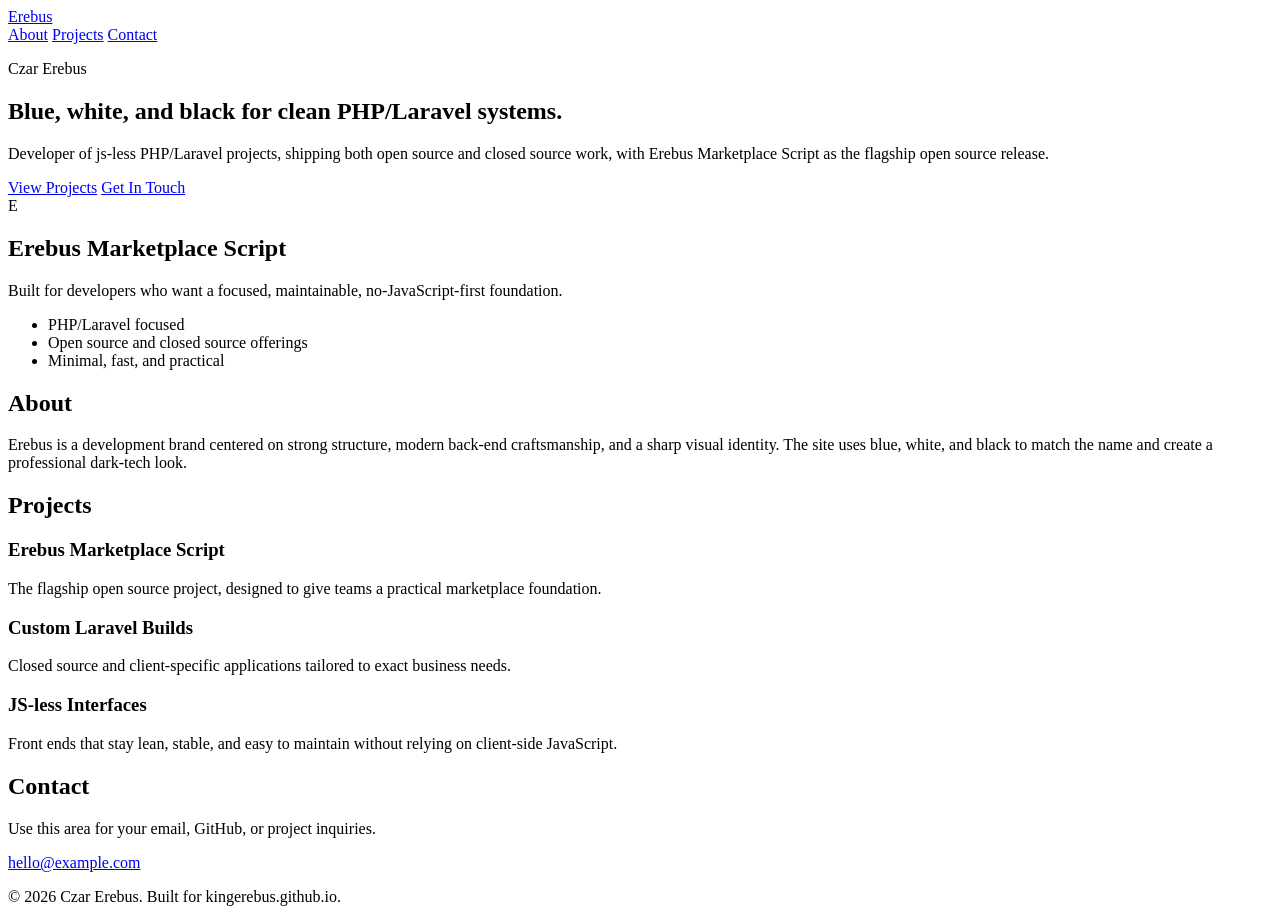
==== index.html @ 4ab69f9d "Create a complete HTML structure for the site" ====
<!doctype html>
<html lang="en">
<head>
  <meta charset="utf-8">
  <meta name="viewport" content="width=device-width, initial-scale=1">
  <title>Czar Erebus</title>
  <meta name="description" content="Czar Erebus builds js-less PHP/Laravel projects, open source and closed source, including Erebus Marketplace Script.">
  <link rel="stylesheet" href="assets/css/style.css">
</head>
<body>
  <header class="site-header">
    <div class="container nav-wrap">
      <a class="brand" href="#home">Erebus</a>
      <nav class="nav">
        <a href="#about">About</a>
        <a href="#projects">Projects</a>
        <a href="#contact">Contact</a>
      </nav>
    </div>
  </header>

  <main id="home">
    <section class="hero">
      <div class="container hero-grid">
        <div>
          <p class="eyebrow">Czar Erebus</p>
          <h1>Blue, white, and black for clean PHP/Laravel systems.</h1>
          <p class="lead">Developer of js-less PHP/Laravel projects, shipping both open source and closed source work, with Erebus Marketplace Script as the flagship open source release.</p>
          <div class="actions">
            <a class="btn primary" href="#projects">View Projects</a>
            <a class="btn secondary" href="#contact">Get In Touch</a>
          </div>
        </div>
        <div class="card profile-card">
          <div class="avatar">E</div>
          <h2>Erebus Marketplace Script</h2>
          <p>Built for developers who want a focused, maintainable, no-JavaScript-first foundation.</p>
          <ul>
            <li>PHP/Laravel focused</li>
            <li>Open source and closed source offerings</li>
            <li>Minimal, fast, and practical</li>
          </ul>
        </div>
      </div>
    </section>

    <section id="about" class="section">
      <div class="container narrow">
        <h2>About</h2>
        <p>Erebus is a development brand centered on strong structure, modern back-end craftsmanship, and a sharp visual identity. The site uses blue, white, and black to match the name and create a professional dark-tech look.</p>
      </div>
    </section>

    <section id="projects" class="section alt">
      <div class="container narrow">
        <h2>Projects</h2>
        <div class="grid">
          <article class="card">
            <h3>Erebus Marketplace Script</h3>
            <p>The flagship open source project, designed to give teams a practical marketplace foundation.</p>
          </article>
          <article class="card">
            <h3>Custom Laravel Builds</h3>
            <p>Closed source and client-specific applications tailored to exact business needs.</p>
          </article>
          <article class="card">
            <h3>JS-less Interfaces</h3>
            <p>Front ends that stay lean, stable, and easy to maintain without relying on client-side JavaScript.</p>
          </article>
        </div>
      </div>
    </section>

    <section id="contact" class="section">
      <div class="container narrow contact-box">
        <h2>Contact</h2>
        <p>Use this area for your email, GitHub, or project inquiries.</p>
        <a class="btn primary" href="mailto:hello@example.com">hello@example.com</a>
      </div>
    </section>
  </main>

  <footer class="site-footer">
    <div class="container">
      <p>© 2026 Czar Erebus. Built for kingerebus.github.io.</p>
    </div>
  </footer>
</body>
</html>
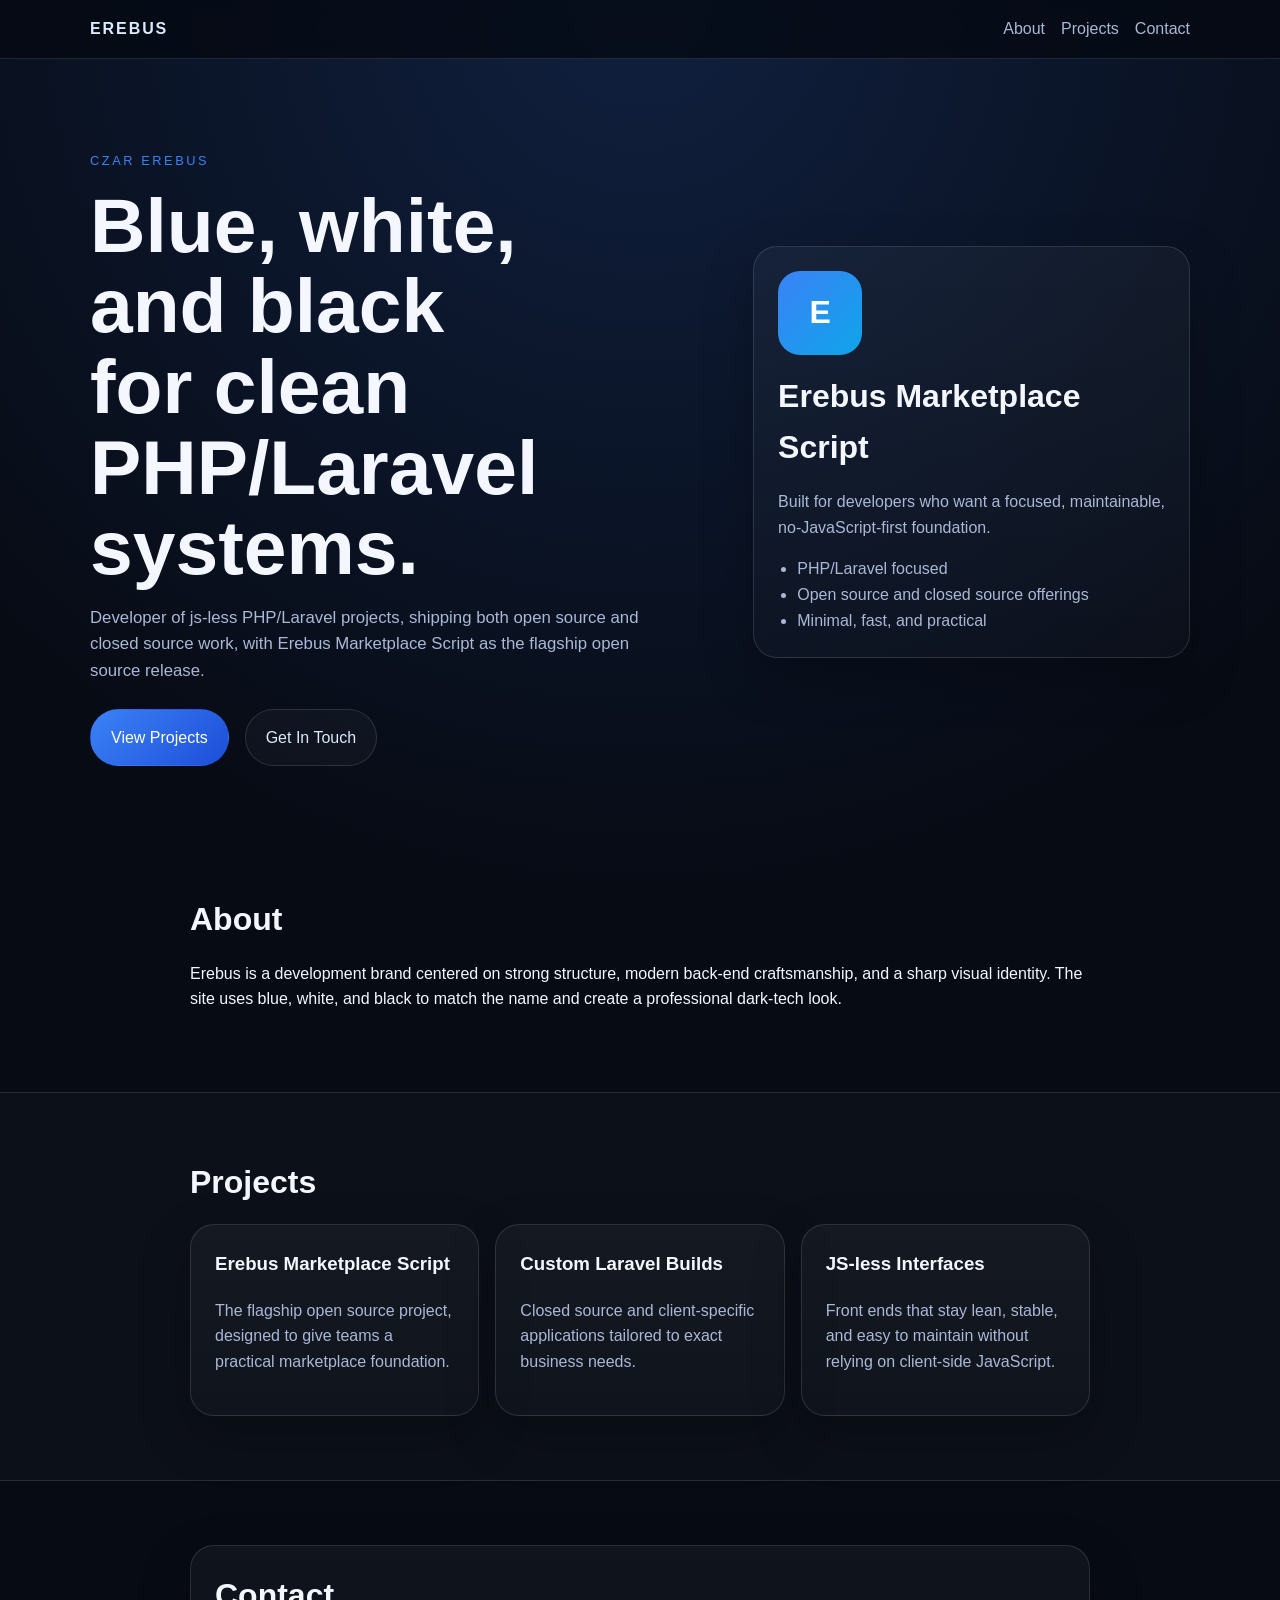
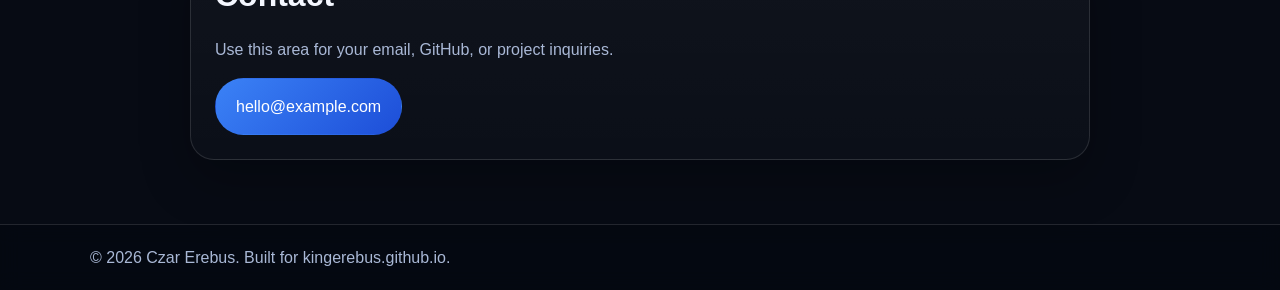
==== commit bf41ef53: "Rename stylesheet from style.css to styles.css" ====
--- a/index.html
+++ b/index.html
@@ -5,7 +5,7 @@
   <meta name="viewport" content="width=device-width, initial-scale=1">
   <title>Czar Erebus</title>
   <meta name="description" content="Czar Erebus builds js-less PHP/Laravel projects, open source and closed source, including Erebus Marketplace Script.">
-  <link rel="stylesheet" href="assets/css/style.css">
+  <link rel="stylesheet" href="assets/css/styles.css">
 </head>
 <body>
   <header class="site-header">
--- a/assets/css/styles.css
+++ b/assets/css/styles.css
@@ -0,0 +1,181 @@
+:root {
+  --bg: #070b14;
+  --panel: #0d1526;
+  --panel-2: #111c33;
+  --text: #f4f7ff;
+  --muted: #a9b8d6;
+  --accent: #3b82f6;
+  --accent-2: #dbeafe;
+  --border: rgba(255,255,255,.12);
+}
+
+* { box-sizing: border-box; }
+
+html { scroll-behavior: smooth; }
+
+body {
+  margin: 0;
+  font-family: Arial, Helvetica, sans-serif;
+  background: radial-gradient(circle at top, #10203f 0, var(--bg) 45%);
+  color: var(--text);
+  line-height: 1.6;
+}
+
+a { color: inherit; text-decoration: none; }
+
+.container {
+  width: min(1100px, calc(100% - 2rem));
+  margin: 0 auto;
+}
+
+.site-header, .site-footer {
+  background: rgba(4, 8, 16, .75);
+  backdrop-filter: blur(10px);
+  border-bottom: 1px solid var(--border);
+}
+
+.site-footer {
+  border-top: 1px solid var(--border);
+  border-bottom: 0;
+}
+
+.nav-wrap {
+  display: flex;
+  justify-content: space-between;
+  align-items: center;
+  padding: 1rem 0;
+  gap: 1rem;
+}
+
+.brand {
+  font-weight: 800;
+  letter-spacing: .12em;
+  text-transform: uppercase;
+  color: var(--accent-2);
+}
+
+.nav {
+  display: flex;
+  gap: 1rem;
+  flex-wrap: wrap;
+}
+
+.nav a { color: var(--muted); }
+
+.nav a:hover { color: var(--text); }
+
+.hero { padding: 5rem 0 4rem; }
+
+.hero-grid {
+  display: grid;
+  grid-template-columns: 1.3fr .9fr;
+  gap: 2rem;
+  align-items: center;
+}
+
+.eyebrow {
+  color: var(--accent);
+  text-transform: uppercase;
+  letter-spacing: .2em;
+  font-size: .8rem;
+}
+
+h1 {
+  font-size: clamp(2.5rem, 6vw, 4.8rem);
+  line-height: 1.05;
+  margin: .3rem 0 1rem;
+  max-width: 10ch;
+}
+
+.lead {
+  color: var(--muted);
+  font-size: 1.05rem;
+  max-width: 60ch;
+}
+
+.actions {
+  display: flex;
+  gap: 1rem;
+  flex-wrap: wrap;
+  margin-top: 1.5rem;
+}
+
+.btn {
+  display: inline-flex;
+  align-items: center;
+  justify-content: center;
+  padding: .9rem 1.25rem;
+  border-radius: 999px;
+  border: 1px solid var(--border);
+}
+
+.btn.primary {
+  background: linear-gradient(135deg, var(--accent), #1d4ed8);
+  color: white;
+  border-color: transparent;
+}
+
+.btn.secondary {
+  background: rgba(255,255,255,.03);
+  color: var(--accent-2);
+}
+
+.section { padding: 4rem 0; }
+
+.section.alt {
+  background: rgba(255,255,255,.02);
+  border-top: 1px solid var(--border);
+  border-bottom: 1px solid var(--border);
+}
+
+.narrow { max-width: 900px; }
+
+.grid {
+  display: grid;
+  grid-template-columns: repeat(3, minmax(0, 1fr));
+  gap: 1rem;
+}
+
+.card, .contact-box, .profile-card {
+  background: linear-gradient(180deg, rgba(255,255,255,.04), rgba(255,255,255,.02));
+  border: 1px solid var(--border);
+  border-radius: 24px;
+  padding: 1.5rem;
+  box-shadow: 0 20px 50px rgba(0,0,0,.25);
+}
+
+.avatar {
+  width: 84px;
+  height: 84px;
+  border-radius: 22px;
+  display: grid;
+  place-items: center;
+  background: linear-gradient(135deg, var(--accent), #0ea5e9);
+  color: white;
+  font-size: 2rem;
+  font-weight: 800;
+  margin-bottom: 1rem;
+}
+
+.profile-card ul {
+  margin: 1rem 0 0;
+  padding-left: 1.2rem;
+  color: var(--muted);
+}
+
+h2 { font-size: 2rem; margin: 0 0 1rem; }
+
+h3 { margin-top: 0; }
+
+.card p, .contact-box p, .profile-card p { color: var(--muted); }
+
+.site-footer p {
+  margin: 0;
+  padding: 1.25rem 0;
+  color: var(--muted);
+}
+
+@media (max-width: 900px) {
+  .hero-grid, .grid { grid-template-columns: 1fr; }
+  h1 { max-width: none; }
+}
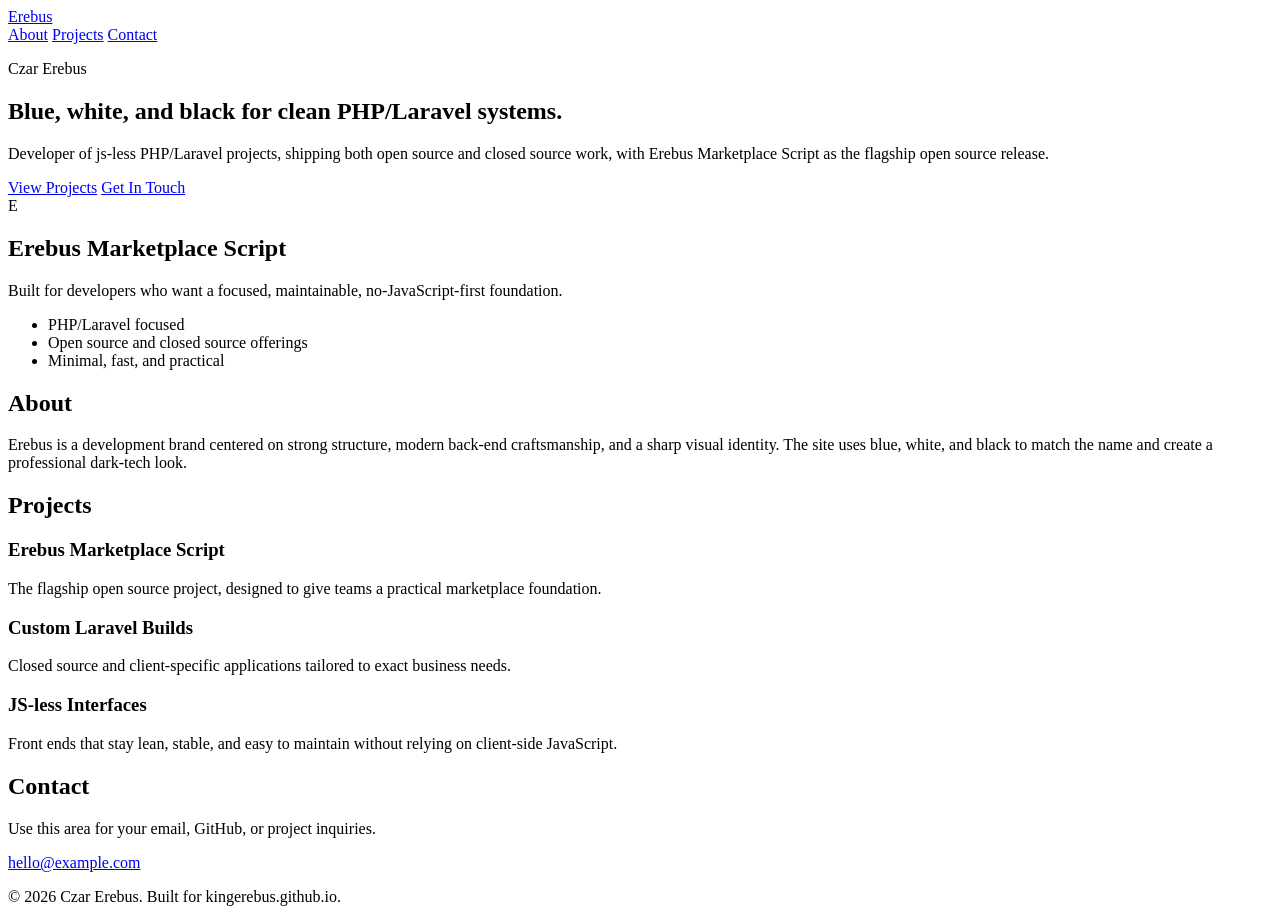
==== commit 4afc5ac3: "Fix stylesheet link in index.html" ====
--- a/index.html
+++ b/index.html
@@ -5,7 +5,7 @@
   <meta name="viewport" content="width=device-width, initial-scale=1">
   <title>Czar Erebus</title>
   <meta name="description" content="Czar Erebus builds js-less PHP/Laravel projects, open source and closed source, including Erebus Marketplace Script.">
-  <link rel="stylesheet" href="assets/css/styles.css">
+  <link rel="stylesheet" href="assets/css/style.css">
 </head>
 <body>
   <header class="site-header">
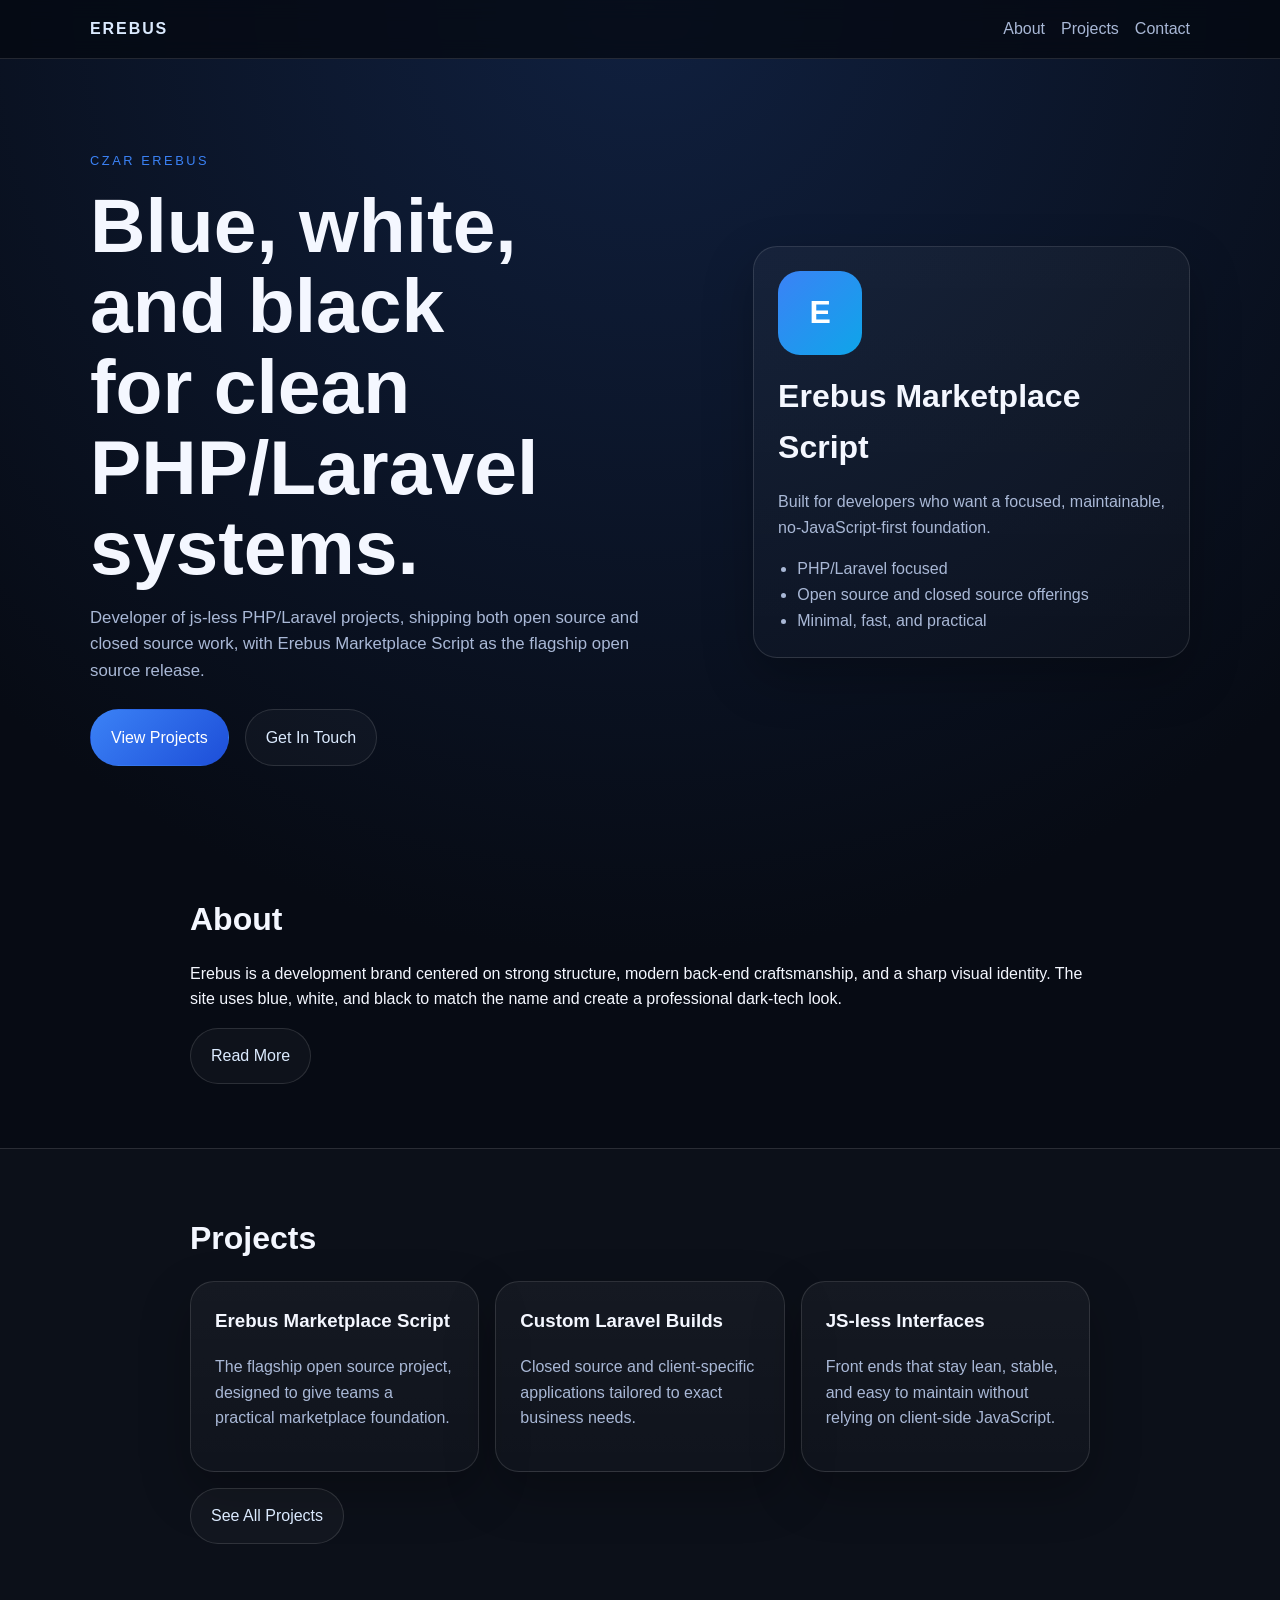
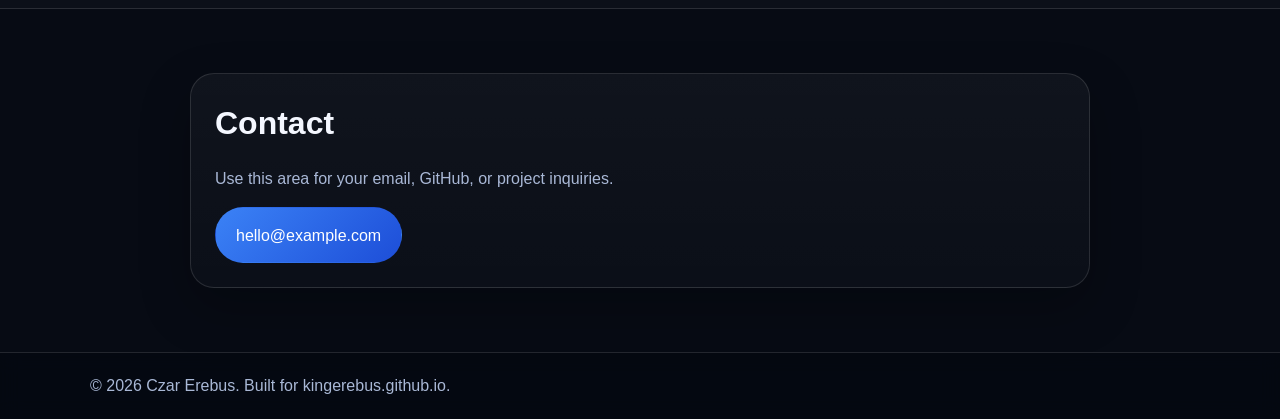
==== commit 168ba232: "Update title and links in index.html" ====
--- a/index.html
+++ b/index.html
@@ -3,18 +3,18 @@
 <head>
   <meta charset="utf-8">
   <meta name="viewport" content="width=device-width, initial-scale=1">
-  <title>Czar Erebus</title>
+  <title>Erebus Marketplace Script | Czar Erebus</title>
   <meta name="description" content="Czar Erebus builds js-less PHP/Laravel projects, open source and closed source, including Erebus Marketplace Script.">
   <link rel="stylesheet" href="assets/css/style.css">
 </head>
 <body>
   <header class="site-header">
     <div class="container nav-wrap">
-      <a class="brand" href="#home">Erebus</a>
+      <a class="brand" href="index.html">Erebus</a>
       <nav class="nav">
-        <a href="#about">About</a>
-        <a href="#projects">Projects</a>
-        <a href="#contact">Contact</a>
+        <a href="about.html">About</a>
+        <a href="projects.html">Projects</a>
+        <a href="contact.html">Contact</a>
       </nav>
     </div>
   </header>
@@ -27,10 +27,11 @@
           <h1>Blue, white, and black for clean PHP/Laravel systems.</h1>
           <p class="lead">Developer of js-less PHP/Laravel projects, shipping both open source and closed source work, with Erebus Marketplace Script as the flagship open source release.</p>
           <div class="actions">
-            <a class="btn primary" href="#projects">View Projects</a>
-            <a class="btn secondary" href="#contact">Get In Touch</a>
+            <a class="btn primary" href="projects.html">View Projects</a>
+            <a class="btn secondary" href="contact.html">Get In Touch</a>
           </div>
         </div>
+
         <div class="card profile-card">
           <div class="avatar">E</div>
           <h2>Erebus Marketplace Script</h2>
@@ -48,6 +49,7 @@
       <div class="container narrow">
         <h2>About</h2>
         <p>Erebus is a development brand centered on strong structure, modern back-end craftsmanship, and a sharp visual identity. The site uses blue, white, and black to match the name and create a professional dark-tech look.</p>
+        <a class="btn secondary" href="about.html">Read More</a>
       </div>
     </section>
 
@@ -68,6 +70,7 @@
             <p>Front ends that stay lean, stable, and easy to maintain without relying on client-side JavaScript.</p>
           </article>
         </div>
+        <a class="btn secondary" href="projects.html" style="margin-top: 1rem;">See All Projects</a>
       </div>
     </section>
 
--- a/assets/css/style.css
+++ b/assets/css/style.css
@@ -0,0 +1,181 @@
+:root {
+  --bg: #070b14;
+  --panel: #0d1526;
+  --panel-2: #111c33;
+  --text: #f4f7ff;
+  --muted: #a9b8d6;
+  --accent: #3b82f6;
+  --accent-2: #dbeafe;
+  --border: rgba(255,255,255,.12);
+}
+
+* { box-sizing: border-box; }
+
+html { scroll-behavior: smooth; }
+
+body {
+  margin: 0;
+  font-family: Arial, Helvetica, sans-serif;
+  background: radial-gradient(circle at top, #10203f 0, var(--bg) 45%);
+  color: var(--text);
+  line-height: 1.6;
+}
+
+a { color: inherit; text-decoration: none; }
+
+.container {
+  width: min(1100px, calc(100% - 2rem));
+  margin: 0 auto;
+}
+
+.site-header, .site-footer {
+  background: rgba(4, 8, 16, .75);
+  backdrop-filter: blur(10px);
+  border-bottom: 1px solid var(--border);
+}
+
+.site-footer {
+  border-top: 1px solid var(--border);
+  border-bottom: 0;
+}
+
+.nav-wrap {
+  display: flex;
+  justify-content: space-between;
+  align-items: center;
+  padding: 1rem 0;
+  gap: 1rem;
+}
+
+.brand {
+  font-weight: 800;
+  letter-spacing: .12em;
+  text-transform: uppercase;
+  color: var(--accent-2);
+}
+
+.nav {
+  display: flex;
+  gap: 1rem;
+  flex-wrap: wrap;
+}
+
+.nav a { color: var(--muted); }
+
+.nav a:hover { color: var(--text); }
+
+.hero { padding: 5rem 0 4rem; }
+
+.hero-grid {
+  display: grid;
+  grid-template-columns: 1.3fr .9fr;
+  gap: 2rem;
+  align-items: center;
+}
+
+.eyebrow {
+  color: var(--accent);
+  text-transform: uppercase;
+  letter-spacing: .2em;
+  font-size: .8rem;
+}
+
+h1 {
+  font-size: clamp(2.5rem, 6vw, 4.8rem);
+  line-height: 1.05;
+  margin: .3rem 0 1rem;
+  max-width: 10ch;
+}
+
+.lead {
+  color: var(--muted);
+  font-size: 1.05rem;
+  max-width: 60ch;
+}
+
+.actions {
+  display: flex;
+  gap: 1rem;
+  flex-wrap: wrap;
+  margin-top: 1.5rem;
+}
+
+.btn {
+  display: inline-flex;
+  align-items: center;
+  justify-content: center;
+  padding: .9rem 1.25rem;
+  border-radius: 999px;
+  border: 1px solid var(--border);
+}
+
+.btn.primary {
+  background: linear-gradient(135deg, var(--accent), #1d4ed8);
+  color: white;
+  border-color: transparent;
+}
+
+.btn.secondary {
+  background: rgba(255,255,255,.03);
+  color: var(--accent-2);
+}
+
+.section { padding: 4rem 0; }
+
+.section.alt {
+  background: rgba(255,255,255,.02);
+  border-top: 1px solid var(--border);
+  border-bottom: 1px solid var(--border);
+}
+
+.narrow { max-width: 900px; }
+
+.grid {
+  display: grid;
+  grid-template-columns: repeat(3, minmax(0, 1fr));
+  gap: 1rem;
+}
+
+.card, .contact-box, .profile-card {
+  background: linear-gradient(180deg, rgba(255,255,255,.04), rgba(255,255,255,.02));
+  border: 1px solid var(--border);
+  border-radius: 24px;
+  padding: 1.5rem;
+  box-shadow: 0 20px 50px rgba(0,0,0,.25);
+}
+
+.avatar {
+  width: 84px;
+  height: 84px;
+  border-radius: 22px;
+  display: grid;
+  place-items: center;
+  background: linear-gradient(135deg, var(--accent), #0ea5e9);
+  color: white;
+  font-size: 2rem;
+  font-weight: 800;
+  margin-bottom: 1rem;
+}
+
+.profile-card ul {
+  margin: 1rem 0 0;
+  padding-left: 1.2rem;
+  color: var(--muted);
+}
+
+h2 { font-size: 2rem; margin: 0 0 1rem; }
+
+h3 { margin-top: 0; }
+
+.card p, .contact-box p, .profile-card p { color: var(--muted); }
+
+.site-footer p {
+  margin: 0;
+  padding: 1.25rem 0;
+  color: var(--muted);
+}
+
+@media (max-width: 900px) {
+  .hero-grid, .grid { grid-template-columns: 1fr; }
+  h1 { max-width: none; }
+}
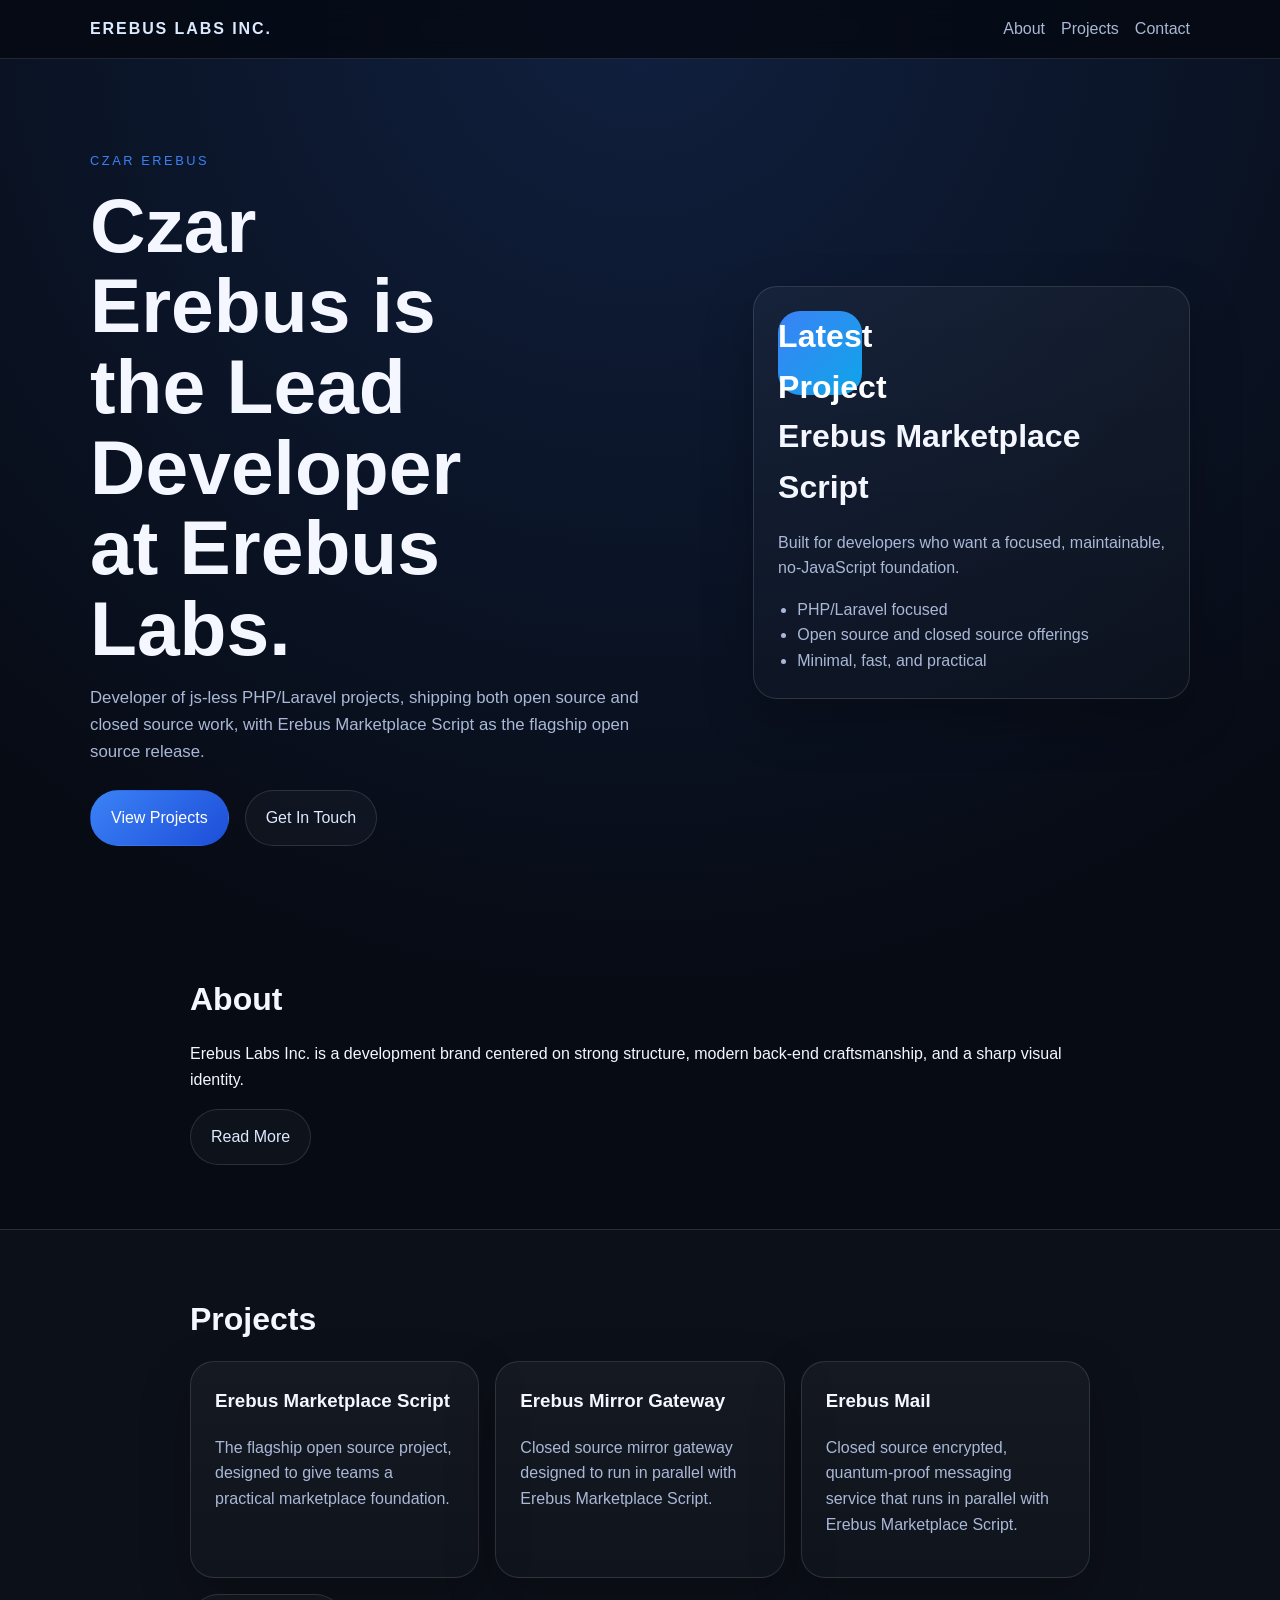
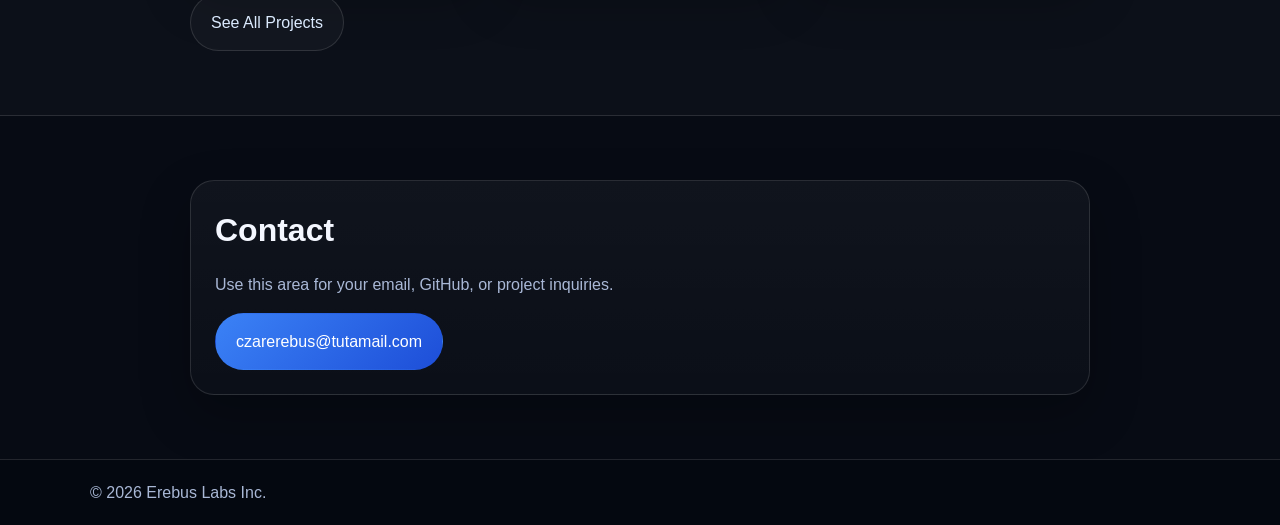
==== commit 105841fe: "Update branding and content for Erebus Labs Inc." ====
--- a/index.html
+++ b/index.html
@@ -3,14 +3,14 @@
 <head>
   <meta charset="utf-8">
   <meta name="viewport" content="width=device-width, initial-scale=1">
-  <title>Erebus Marketplace Script | Czar Erebus</title>
-  <meta name="description" content="Czar Erebus builds js-less PHP/Laravel projects, open source and closed source, including Erebus Marketplace Script.">
+  <title>Erebus Labs Inc.</title>
+  <meta name="description" content="Erebus Labs develops JS-less PHP/Laravel projects, open source and closed source, including our popular Erebus Marketplace Script.">
   <link rel="stylesheet" href="assets/css/style.css">
 </head>
 <body>
   <header class="site-header">
     <div class="container nav-wrap">
-      <a class="brand" href="index.html">Erebus</a>
+      <a class="brand" href="index.html">Erebus Labs Inc.</a>
       <nav class="nav">
         <a href="about.html">About</a>
         <a href="projects.html">Projects</a>
@@ -24,7 +24,7 @@
       <div class="container hero-grid">
         <div>
           <p class="eyebrow">Czar Erebus</p>
-          <h1>Blue, white, and black for clean PHP/Laravel systems.</h1>
+          <h1>Czar Erebus is the Lead Developer at Erebus Labs.</h1>
           <p class="lead">Developer of js-less PHP/Laravel projects, shipping both open source and closed source work, with Erebus Marketplace Script as the flagship open source release.</p>
           <div class="actions">
             <a class="btn primary" href="projects.html">View Projects</a>
@@ -33,9 +33,9 @@
         </div>
 
         <div class="card profile-card">
-          <div class="avatar">E</div>
+          <div class="avatar">Latest Project</div>
           <h2>Erebus Marketplace Script</h2>
-          <p>Built for developers who want a focused, maintainable, no-JavaScript-first foundation.</p>
+          <p>Built for developers who want a focused, maintainable, no-JavaScript foundation.</p>
           <ul>
             <li>PHP/Laravel focused</li>
             <li>Open source and closed source offerings</li>
@@ -48,7 +48,7 @@
     <section id="about" class="section">
       <div class="container narrow">
         <h2>About</h2>
-        <p>Erebus is a development brand centered on strong structure, modern back-end craftsmanship, and a sharp visual identity. The site uses blue, white, and black to match the name and create a professional dark-tech look.</p>
+        <p>Erebus Labs Inc. is a development brand centered on strong structure, modern back-end craftsmanship, and a sharp visual identity.</p>
         <a class="btn secondary" href="about.html">Read More</a>
       </div>
     </section>
@@ -62,12 +62,12 @@
             <p>The flagship open source project, designed to give teams a practical marketplace foundation.</p>
           </article>
           <article class="card">
-            <h3>Custom Laravel Builds</h3>
-            <p>Closed source and client-specific applications tailored to exact business needs.</p>
+            <h3>Erebus Mirror Gateway</h3>
+            <p>Closed source mirror gateway designed to run in parallel with Erebus Marketplace Script.</p>
           </article>
           <article class="card">
-            <h3>JS-less Interfaces</h3>
-            <p>Front ends that stay lean, stable, and easy to maintain without relying on client-side JavaScript.</p>
+            <h3>Erebus Mail</h3>
+            <p>Closed source encrypted, quantum-proof messaging service that runs in parallel with Erebus Marketplace Script.</p>
           </article>
         </div>
         <a class="btn secondary" href="projects.html" style="margin-top: 1rem;">See All Projects</a>
@@ -78,14 +78,14 @@
       <div class="container narrow contact-box">
         <h2>Contact</h2>
         <p>Use this area for your email, GitHub, or project inquiries.</p>
-        <a class="btn primary" href="mailto:hello@example.com">hello@example.com</a>
+        <a class="btn primary" href="mailto:czarerebus@tutamail.com">czarerebus@tutamail.com</a>
       </div>
     </section>
   </main>
 
   <footer class="site-footer">
     <div class="container">
-      <p>© 2026 Czar Erebus. Built for kingerebus.github.io.</p>
+      <p>© 2026 Erebus Labs Inc.</p>
     </div>
   </footer>
 </body>
--- a/assets/css/style.css
+++ b/assets/css/style.css
@@ -21,7 +21,14 @@
   line-height: 1.6;
 }
 
-a { color: inherit; text-decoration: none; }
+a {
+  color: inherit;
+  text-decoration: none;
+}
+
+a:hover {
+  opacity: .92;
+}
 
 .container {
   width: min(1100px, calc(100% - 2rem));
@@ -29,7 +36,7 @@
 }
 
 .site-header, .site-footer {
-  background: rgba(4, 8, 16, .75);
+  background: rgba(4, 8, 16, .78);
   backdrop-filter: blur(10px);
   border-bottom: 1px solid var(--border);
 }
@@ -60,11 +67,17 @@
   flex-wrap: wrap;
 }
 
-.nav a { color: var(--muted); }
-
-.nav a:hover { color: var(--text); }
-
-.hero { padding: 5rem 0 4rem; }
+.nav a {
+  color: var(--muted);
+}
+
+.nav a:hover {
+  color: var(--text);
+}
+
+.hero {
+  padding: 5rem 0 4rem;
+}
 
 .hero-grid {
   display: grid;
@@ -120,7 +133,9 @@
   color: var(--accent-2);
 }
 
-.section { padding: 4rem 0; }
+.section {
+  padding: 4rem 0;
+}
 
 .section.alt {
   background: rgba(255,255,255,.02);
@@ -128,12 +143,15 @@
   border-bottom: 1px solid var(--border);
 }
 
-.narrow { max-width: 900px; }
+.narrow {
+  max-width: 900px;
+}
 
 .grid {
   display: grid;
   grid-template-columns: repeat(3, minmax(0, 1fr));
   gap: 1rem;
+  margin-top: 1rem;
 }
 
 .card, .contact-box, .profile-card {
@@ -163,11 +181,18 @@
   color: var(--muted);
 }
 
-h2 { font-size: 2rem; margin: 0 0 1rem; }
-
-h3 { margin-top: 0; }
-
-.card p, .contact-box p, .profile-card p { color: var(--muted); }
+h2 {
+  font-size: 2rem;
+  margin: 0 0 1rem;
+}
+
+h3 {
+  margin-top: 0;
+}
+
+.card p, .contact-box p, .profile-card p {
+  color: var(--muted);
+}
 
 .site-footer p {
   margin: 0;
@@ -176,6 +201,16 @@
 }
 
 @media (max-width: 900px) {
-  .hero-grid, .grid { grid-template-columns: 1fr; }
-  h1 { max-width: none; }
-}
+  .hero-grid, .grid {
+    grid-template-columns: 1fr;
+  }
+
+  h1 {
+    max-width: none;
+  }
+
+  .nav-wrap {
+    flex-direction: column;
+    align-items: flex-start;
+  }
+}
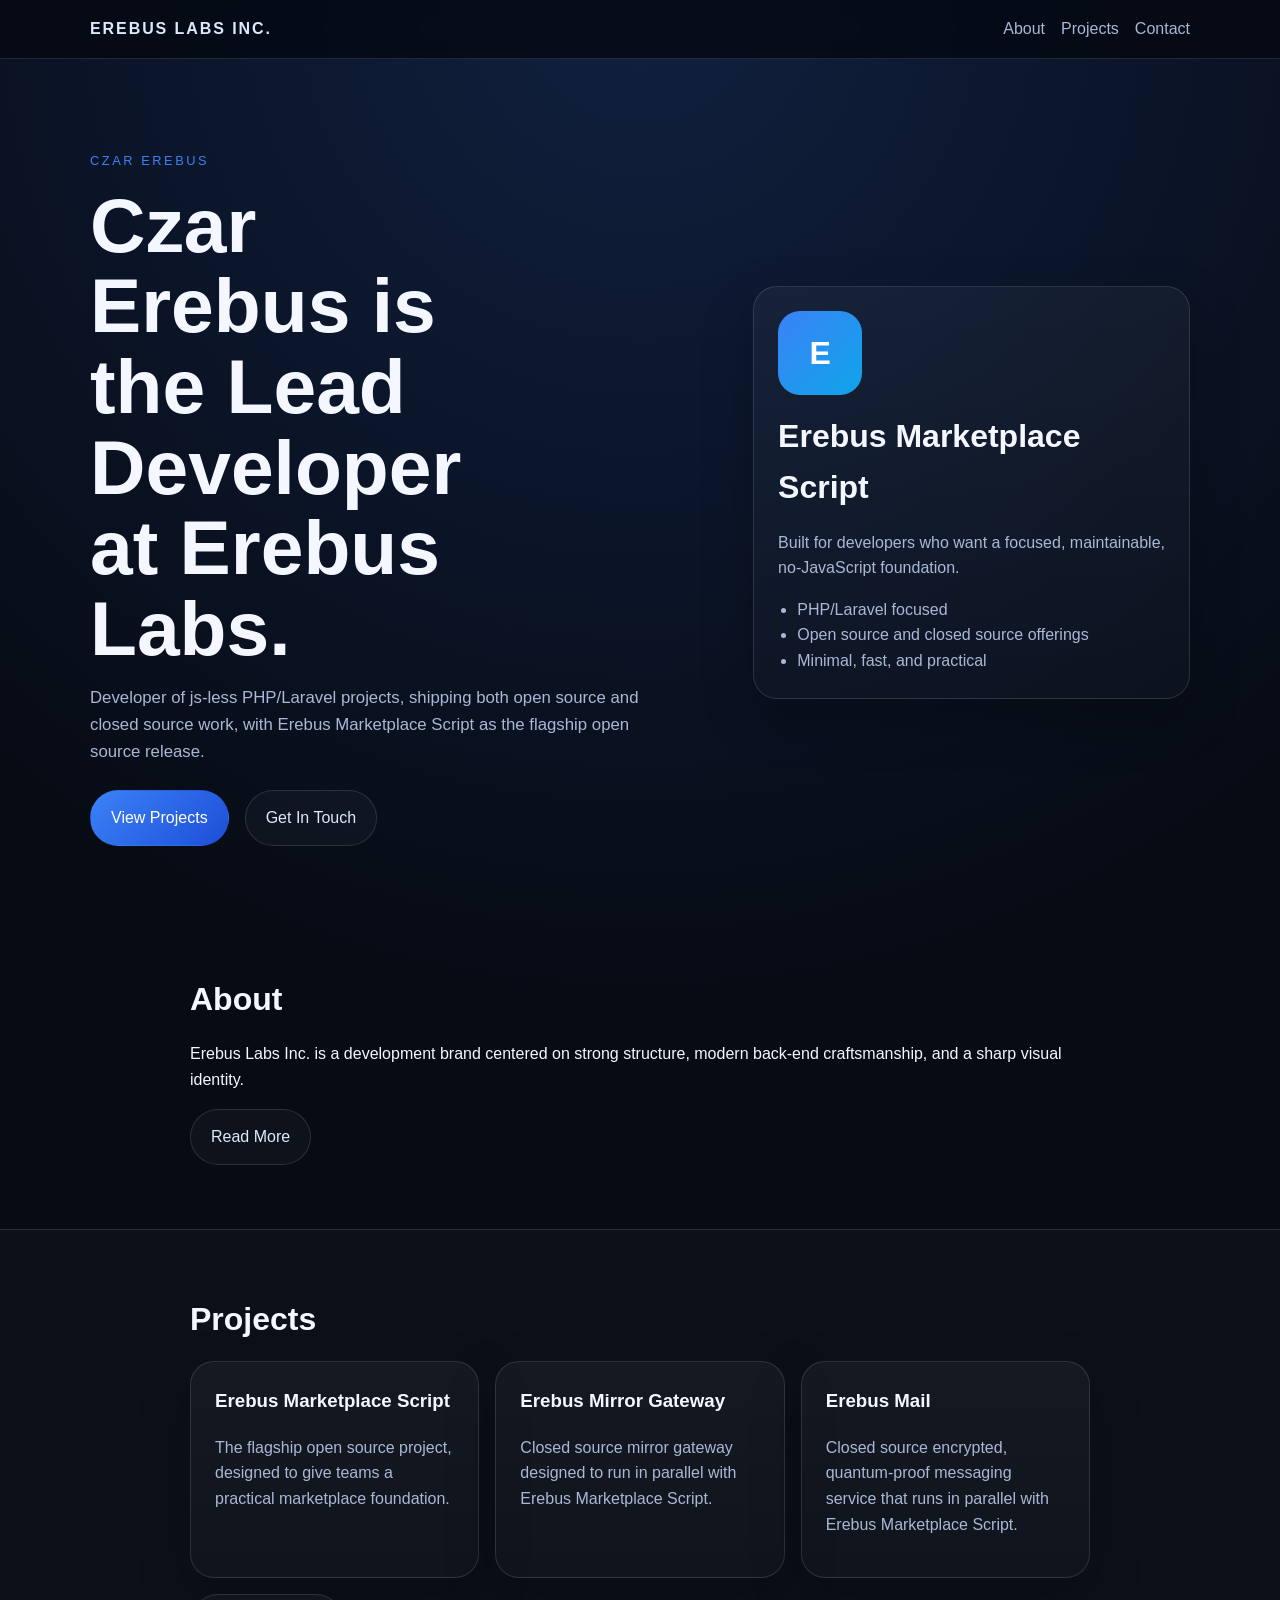
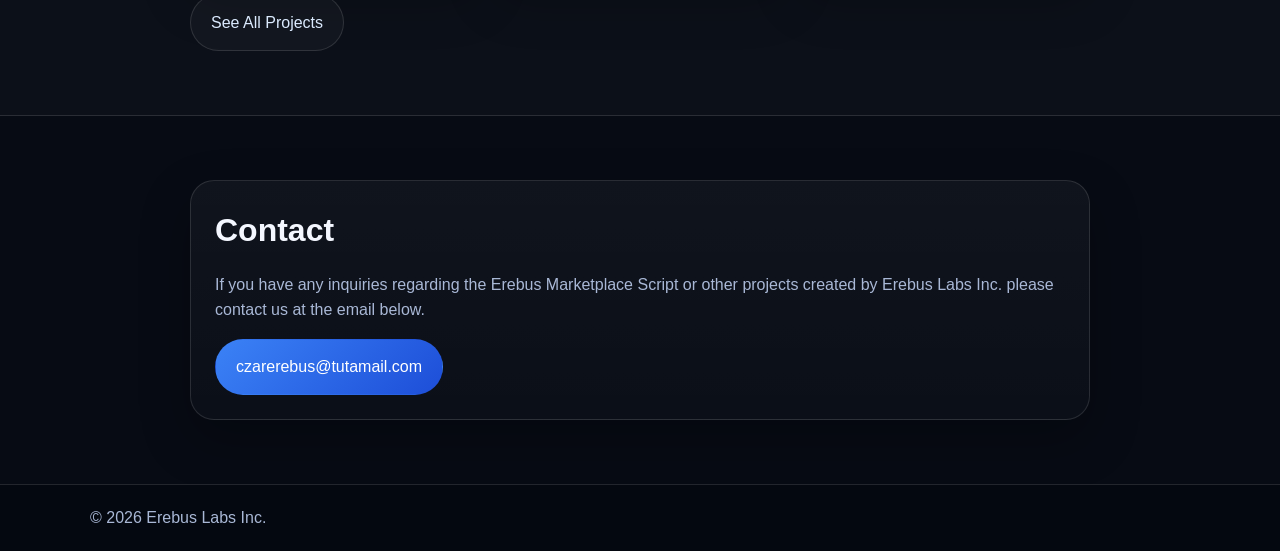
==== commit c8570e41: "Revise project details and contact paragraph Updated project description and contact information." ====
--- a/index.html
+++ b/index.html
@@ -33,7 +33,7 @@
         </div>
 
         <div class="card profile-card">
-          <div class="avatar">Latest Project</div>
+          <div class="avatar">E</div>
           <h2>Erebus Marketplace Script</h2>
           <p>Built for developers who want a focused, maintainable, no-JavaScript foundation.</p>
           <ul>
@@ -77,7 +77,7 @@
     <section id="contact" class="section">
       <div class="container narrow contact-box">
         <h2>Contact</h2>
-        <p>Use this area for your email, GitHub, or project inquiries.</p>
+        <p>If you have any inquiries regarding the Erebus Marketplace Script or other projects created by Erebus Labs Inc. please contact us at the email below.</p>
         <a class="btn primary" href="mailto:czarerebus@tutamail.com">czarerebus@tutamail.com</a>
       </div>
     </section>
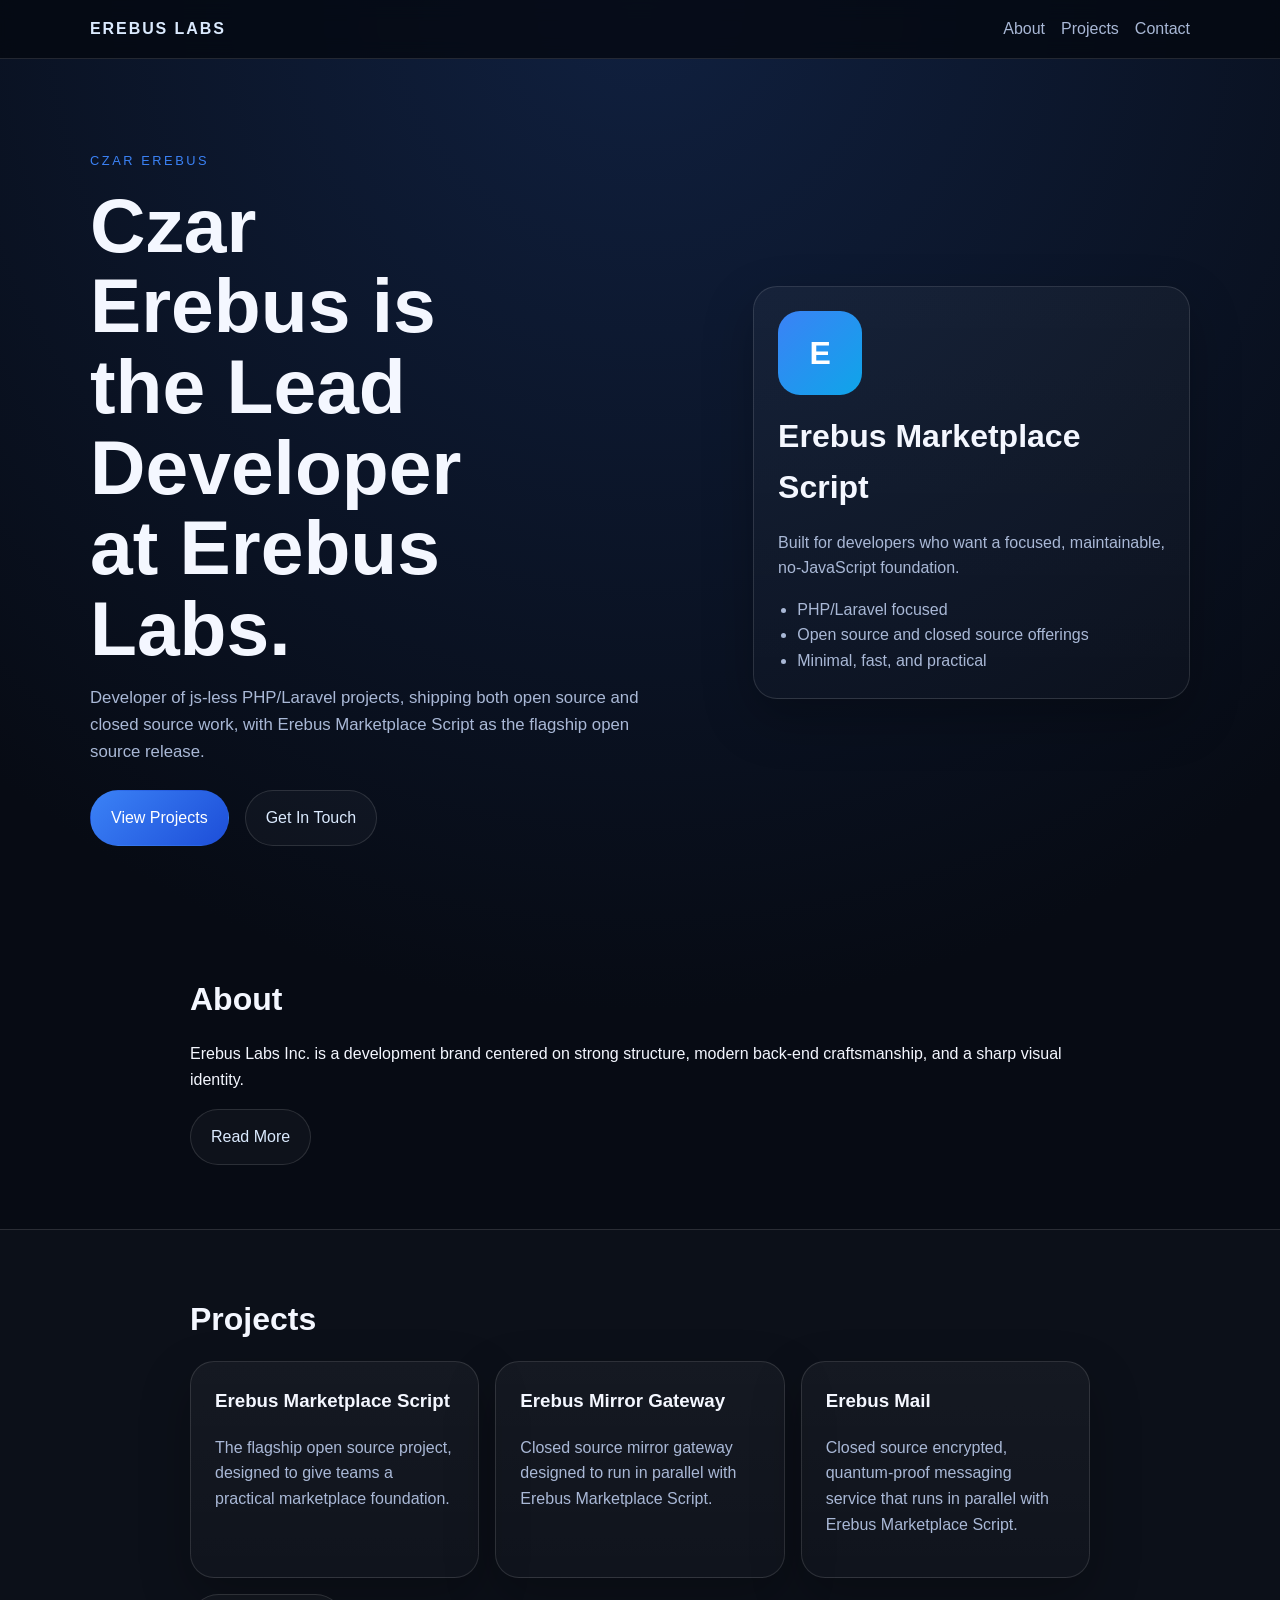
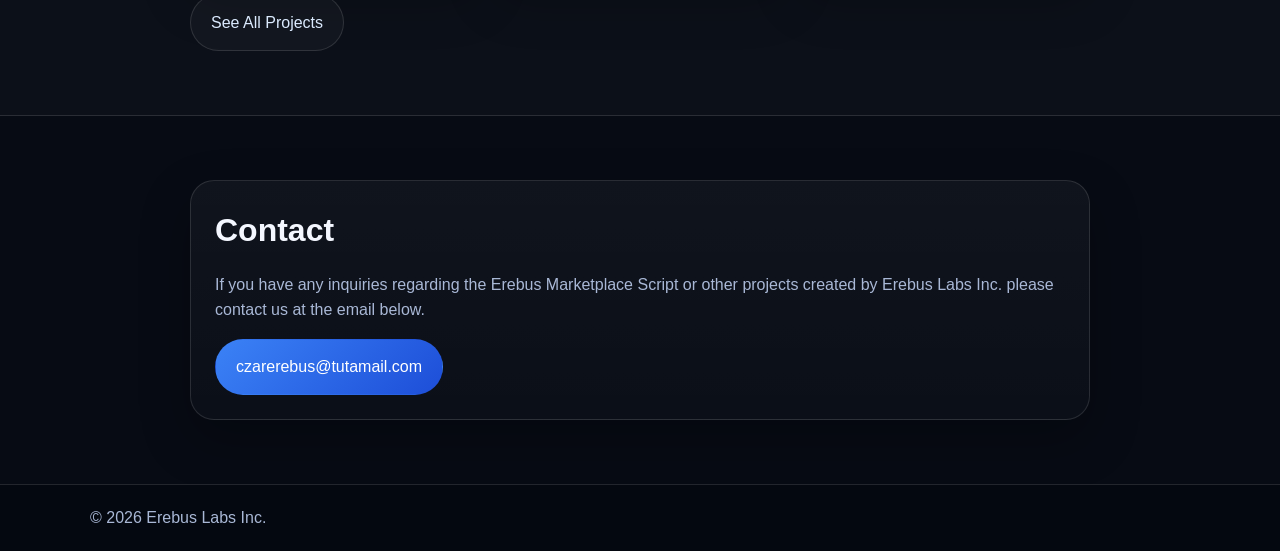
==== commit 112b3f5d: "Update brand name in index.html" ====
--- a/index.html
+++ b/index.html
@@ -10,7 +10,7 @@
 <body>
   <header class="site-header">
     <div class="container nav-wrap">
-      <a class="brand" href="index.html">Erebus Labs Inc.</a>
+      <a class="brand" href="index.html">Erebus Labs</a>
       <nav class="nav">
         <a href="about.html">About</a>
         <a href="projects.html">Projects</a>
